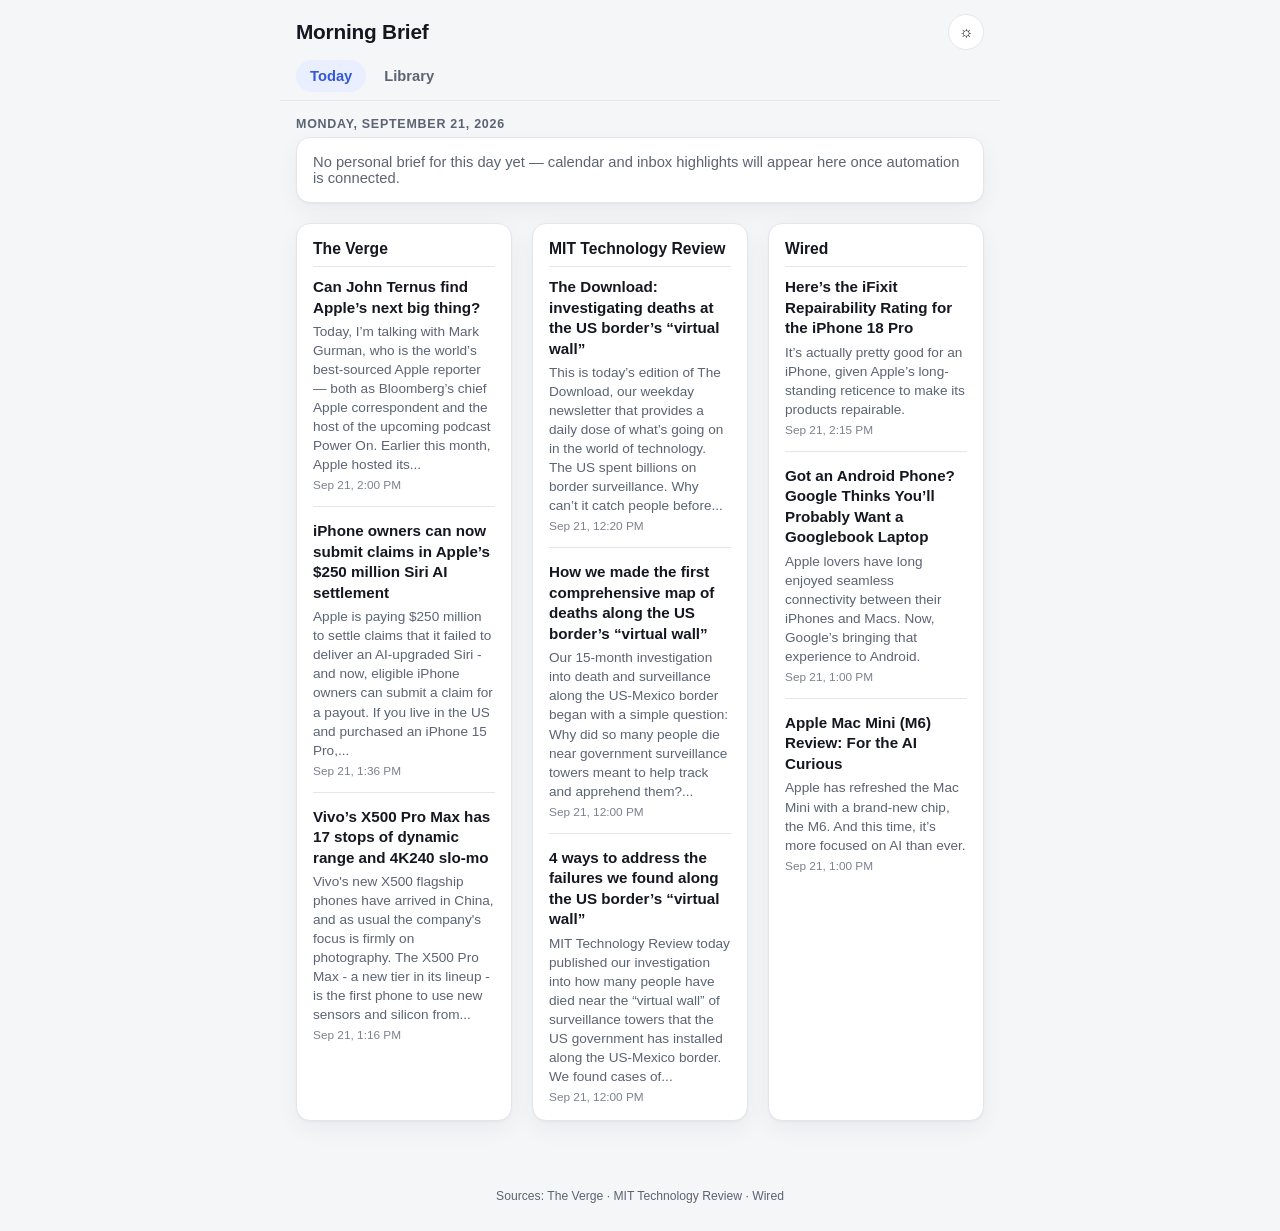
==== index.html @ 5bffc107 "Add mobile-first morning brief site with news library Static site showing today's brief plus the lat" ====
<!DOCTYPE html>
<html lang="en">
<head>
<meta charset="UTF-8">
<meta name="viewport" content="width=device-width, initial-scale=1, viewport-fit=cover">
<title>Morning Brief</title>
<meta name="description" content="Daily morning brief and tech news library.">
<meta name="theme-color" content="#0f172a">
<link rel="icon" href="data:,">
<link rel="stylesheet" href="assets/css/style.css">
</head>
<body>
<div class="app">
  <header class="app-header">
    <div class="app-header-inner">
      <h1 class="app-title">Morning&nbsp;Brief</h1>
      <button id="theme-toggle" class="icon-btn" type="button" aria-label="Toggle theme">
        <span aria-hidden="true">&#9788;</span>
      </button>
    </div>
    <nav class="tabs" role="tablist" aria-label="View">
      <button class="tab active" data-view="today" role="tab" aria-selected="true">Today</button>
      <button class="tab" data-view="library" role="tab" aria-selected="false">Library</button>
    </nav>
  </header>

  <main id="main">
    <section id="view-today" class="view" data-view-panel="today">
      <div id="today-content" class="day-content">
        <p class="loading">Loading today&rsquo;s brief&hellip;</p>
      </div>
    </section>

    <section id="view-library" class="view" data-view-panel="library" hidden>
      <div class="library-layout">
        <aside class="library-list" id="library-list" aria-label="Past briefings">
          <p class="loading">Loading library&hellip;</p>
        </aside>
        <div class="library-detail" id="library-detail">
          <p class="empty-state">Pick a day from the list to see what happened.</p>
        </div>
      </div>
    </section>
  </main>

  <footer class="app-footer">
    <p>Sources: The Verge &middot; MIT Technology Review &middot; Wired</p>
  </footer>
</div>

<template id="day-template">
  <div class="day">
    <div class="brief-block" data-slot="brief"></div>
    <div class="news-columns" data-slot="news"></div>
  </div>
</template>

<template id="news-source-template">
  <div class="news-source">
    <h3 class="news-source-title"></h3>
    <ul class="news-items"></ul>
  </div>
</template>

<template id="news-item-template">
  <li class="news-item">
    <a class="news-item-title" target="_blank" rel="noopener"></a>
    <p class="news-item-summary"></p>
    <span class="news-item-meta"></span>
  </li>
</template>

<script src="assets/js/app.js"></script>
</body>
</html>
---- assets/css/style.css ----
:root {
  --bg: #f5f6f8;
  --surface: #ffffff;
  --surface-2: #eef0f4;
  --text: #14171f;
  --text-muted: #5b6472;
  --border: #e3e6ec;
  --accent: #3457d5;
  --accent-soft: #eaefff;
  --radius: 14px;
  --shadow: 0 1px 2px rgba(20, 23, 31, 0.04), 0 8px 24px rgba(20, 23, 31, 0.05);
  color-scheme: light;
}

:root[data-theme="dark"] {
  --bg: #0f1116;
  --surface: #171a21;
  --surface-2: #1e2230;
  --text: #eef0f4;
  --text-muted: #9aa2b1;
  --border: #2a2f3c;
  --accent: #7c96ff;
  --accent-soft: #232a45;
  --shadow: 0 1px 2px rgba(0, 0, 0, 0.3), 0 8px 24px rgba(0, 0, 0, 0.35);
  color-scheme: dark;
}

@media (prefers-color-scheme: dark) {
  :root:not([data-theme="light"]) {
    --bg: #0f1116;
    --surface: #171a21;
    --surface-2: #1e2230;
    --text: #eef0f4;
    --text-muted: #9aa2b1;
    --border: #2a2f3c;
    --accent: #7c96ff;
    --accent-soft: #232a45;
    --shadow: 0 1px 2px rgba(0, 0, 0, 0.3), 0 8px 24px rgba(0, 0, 0, 0.35);
    color-scheme: dark;
  }
}

* { box-sizing: border-box; }

html, body {
  margin: 0;
  padding: 0;
  background: var(--bg);
  color: var(--text);
}

body {
  font-family: -apple-system, BlinkMacSystemFont, "Segoe UI", Roboto, Helvetica, Arial, sans-serif;
  -webkit-font-smoothing: antialiased;
  min-height: 100vh;
}

.app {
  max-width: 720px;
  margin: 0 auto;
  min-height: 100vh;
  display: flex;
  flex-direction: column;
}

.app-header {
  position: sticky;
  top: 0;
  z-index: 10;
  background: color-mix(in srgb, var(--bg) 88%, transparent);
  backdrop-filter: saturate(180%) blur(10px);
  border-bottom: 1px solid var(--border);
  padding: env(safe-area-inset-top) 16px 0 16px;
}

.app-header-inner {
  display: flex;
  align-items: center;
  justify-content: space-between;
  padding: 14px 0 10px 0;
}

.app-title {
  font-size: 1.3rem;
  font-weight: 700;
  margin: 0;
  letter-spacing: -0.01em;
}

.icon-btn {
  border: 1px solid var(--border);
  background: var(--surface);
  color: var(--text);
  width: 36px;
  height: 36px;
  border-radius: 999px;
  font-size: 1rem;
  display: flex;
  align-items: center;
  justify-content: center;
  cursor: pointer;
}

.tabs {
  display: flex;
  gap: 4px;
  padding-bottom: 8px;
}

.tab {
  border: none;
  background: transparent;
  color: var(--text-muted);
  font-size: 0.92rem;
  font-weight: 600;
  padding: 8px 14px;
  border-radius: 999px;
  cursor: pointer;
}

.tab.active {
  background: var(--accent-soft);
  color: var(--accent);
}

main {
  flex: 1;
  padding: 16px 16px 40px 16px;
}

.view[hidden] { display: none; }

.loading, .empty-state, .error-state {
  color: var(--text-muted);
  font-size: 0.95rem;
  padding: 24px 4px;
}

.error-state { color: #c0392b; }

/* Brief block */
.brief-block {
  background: var(--surface);
  border: 1px solid var(--border);
  border-radius: var(--radius);
  box-shadow: var(--shadow);
  padding: 16px;
  margin-bottom: 20px;
}

.brief-date {
  font-size: 0.78rem;
  text-transform: uppercase;
  letter-spacing: 0.06em;
  color: var(--text-muted);
  font-weight: 700;
  margin: 0 0 6px 0;
}

.brief-empty {
  color: var(--text-muted);
  font-size: 0.92rem;
  margin: 0;
}

.brief-section-title {
  font-size: 0.85rem;
  font-weight: 700;
  margin: 14px 0 6px 0;
  color: var(--text);
}

.brief-section-title:first-of-type { margin-top: 0; }

.brief-list {
  margin: 0;
  padding-left: 18px;
  font-size: 0.92rem;
  color: var(--text);
}

.brief-list li { margin-bottom: 4px; }

/* News */
.news-columns {
  display: flex;
  flex-direction: column;
  gap: 20px;
}

.news-source {
  background: var(--surface);
  border: 1px solid var(--border);
  border-radius: var(--radius);
  box-shadow: var(--shadow);
  padding: 16px;
}

.news-source-title {
  font-size: 0.98rem;
  font-weight: 700;
  margin: 0 0 10px 0;
  padding-bottom: 8px;
  border-bottom: 1px solid var(--border);
}

.news-items {
  list-style: none;
  margin: 0;
  padding: 0;
  display: flex;
  flex-direction: column;
  gap: 14px;
}

.news-item:not(:last-child) {
  padding-bottom: 14px;
  border-bottom: 1px solid var(--border);
}

.news-item-title {
  display: block;
  color: var(--text);
  font-weight: 600;
  font-size: 0.95rem;
  text-decoration: none;
  line-height: 1.35;
}

.news-item-title:hover { color: var(--accent); }

.news-item-summary {
  margin: 4px 0 0 0;
  font-size: 0.85rem;
  color: var(--text-muted);
  line-height: 1.4;
}

.news-item-meta {
  display: block;
  margin-top: 4px;
  font-size: 0.74rem;
  color: var(--text-muted);
  opacity: 0.8;
}

.news-source-empty {
  font-size: 0.85rem;
  color: var(--text-muted);
}

/* Library */
.library-layout {
  display: flex;
  flex-direction: column;
  gap: 16px;
}

.library-list {
  display: flex;
  flex-direction: column;
  gap: 6px;
  background: var(--surface);
  border: 1px solid var(--border);
  border-radius: var(--radius);
  box-shadow: var(--shadow);
  padding: 8px;
  max-height: 260px;
  overflow-y: auto;
}

.library-item {
  display: block;
  width: 100%;
  text-align: left;
  border: none;
  background: transparent;
  color: var(--text);
  font-size: 0.92rem;
  font-weight: 600;
  padding: 10px 12px;
  border-radius: 10px;
  cursor: pointer;
}

.library-item.active {
  background: var(--accent-soft);
  color: var(--accent);
}

.library-item .sub {
  display: block;
  font-weight: 400;
  font-size: 0.76rem;
  color: var(--text-muted);
  margin-top: 2px;
}

.library-detail { min-height: 120px; }

.app-footer {
  text-align: center;
  padding: 16px;
  font-size: 0.76rem;
  color: var(--text-muted);
}

@media (min-width: 640px) {
  .news-columns { flex-direction: row; }
  .news-source { flex: 1; }
  .library-layout { flex-direction: row; align-items: flex-start; }
  .library-list { flex: 0 0 220px; max-height: none; }
  .library-detail { flex: 1; }
}
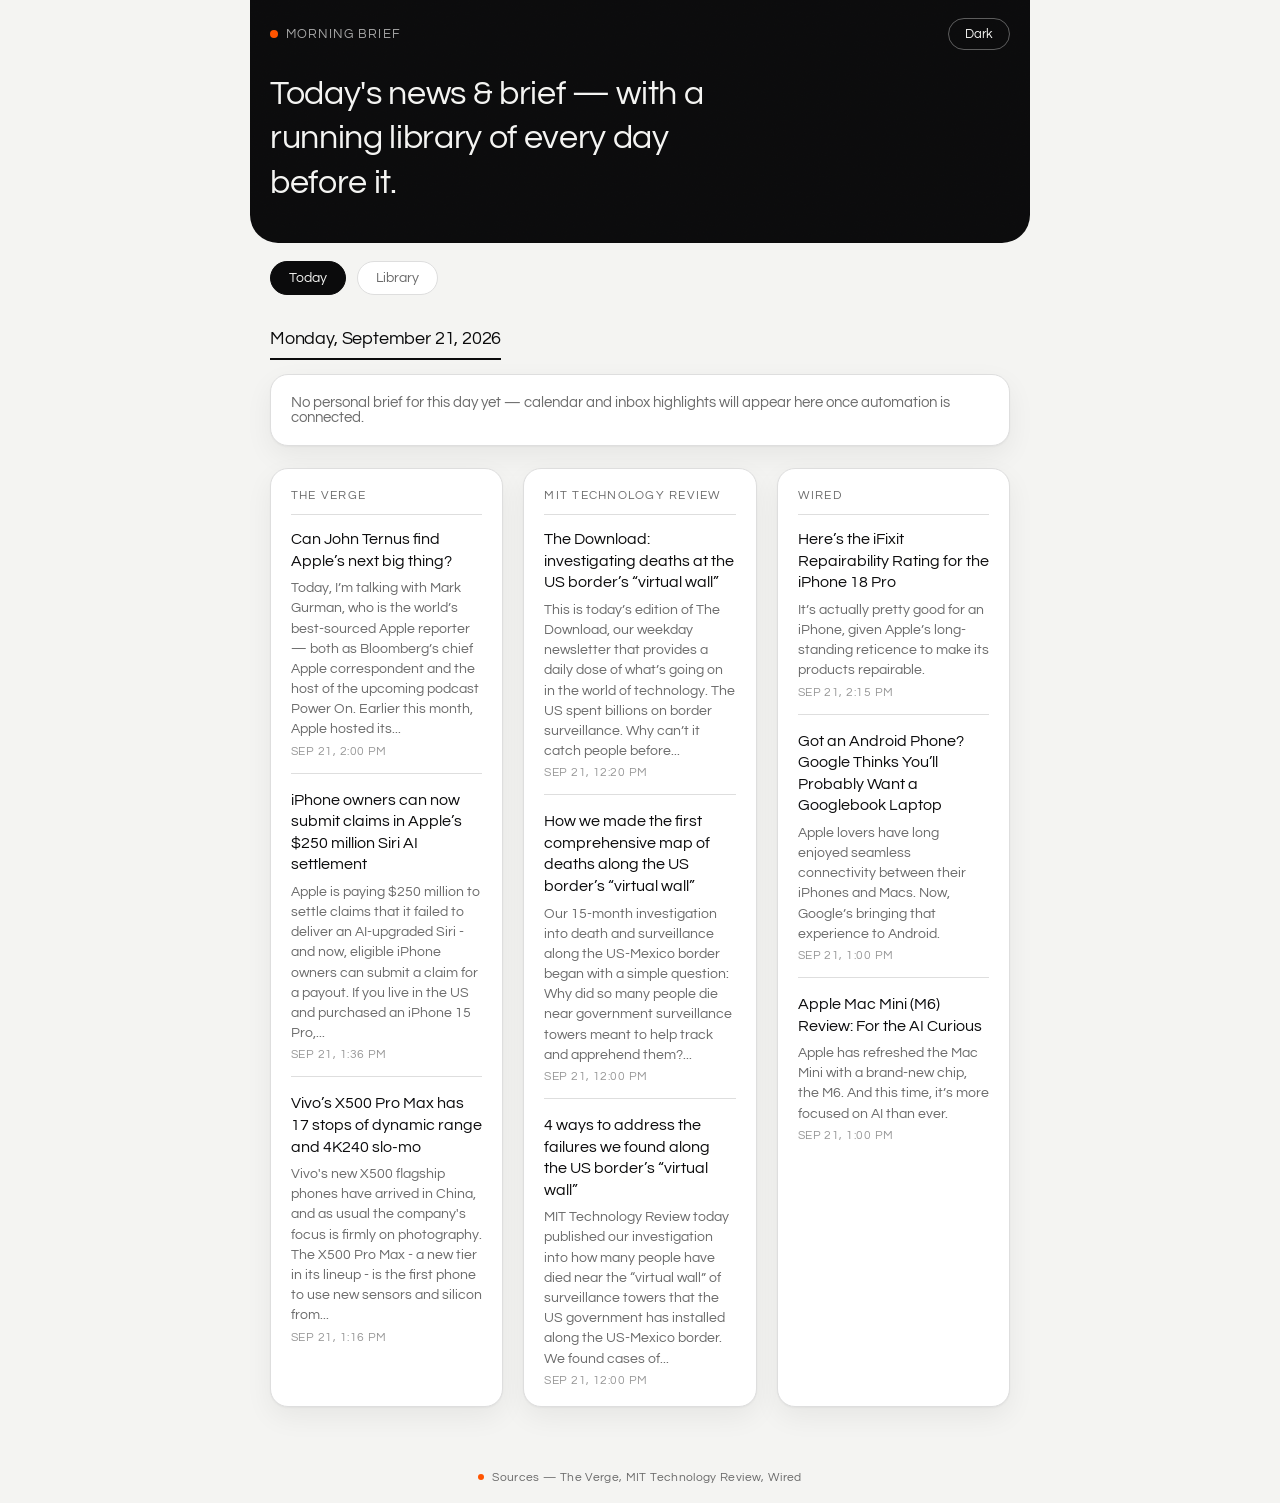
==== commit aa0c82a5: "Restyle site in melaniedaveid.com's editorial black/white language Questrial font, #ff5400 accent, d" ====
--- a/index.html
+++ b/index.html
@@ -5,24 +5,32 @@
 <meta name="viewport" content="width=device-width, initial-scale=1, viewport-fit=cover">
 <title>Morning Brief</title>
 <meta name="description" content="Daily morning brief and tech news library.">
-<meta name="theme-color" content="#0f172a">
+<meta name="theme-color" content="#0b0b0c">
 <link rel="icon" href="data:,">
+<link rel="preconnect" href="https://fonts.googleapis.com">
+<link rel="preconnect" href="https://fonts.gstatic.com" crossorigin>
+<link rel="stylesheet" href="https://fonts.googleapis.com/css2?family=Questrial&display=swap">
 <link rel="stylesheet" href="assets/css/style.css">
 </head>
 <body>
 <div class="app">
-  <header class="app-header">
-    <div class="app-header-inner">
-      <h1 class="app-title">Morning&nbsp;Brief</h1>
-      <button id="theme-toggle" class="icon-btn" type="button" aria-label="Toggle theme">
-        <span aria-hidden="true">&#9788;</span>
-      </button>
+  <header class="hero">
+    <div class="hero-grain" aria-hidden="true"></div>
+    <div class="hero-inner">
+      <div class="hero-top">
+        <span class="brand"><span class="dot" aria-hidden="true"></span>Morning&nbsp;Brief</span>
+        <button id="theme-toggle" class="pill-btn" type="button" aria-label="Toggle theme">
+          <span id="theme-toggle-label">Dark</span>
+        </button>
+      </div>
+      <h1 class="hero-title">Today's news &amp; brief — with a running library of every day before it.</h1>
     </div>
-    <nav class="tabs" role="tablist" aria-label="View">
-      <button class="tab active" data-view="today" role="tab" aria-selected="true">Today</button>
-      <button class="tab" data-view="library" role="tab" aria-selected="false">Library</button>
-    </nav>
   </header>
+
+  <nav class="tabs-bar" role="tablist" aria-label="View">
+    <button class="tab active" data-view="today" role="tab" aria-selected="true">Today</button>
+    <button class="tab" data-view="library" role="tab" aria-selected="false">Library</button>
+  </nav>
 
   <main id="main">
     <section id="view-today" class="view" data-view-panel="today">
@@ -44,7 +52,8 @@
   </main>
 
   <footer class="app-footer">
-    <p>Sources: The Verge &middot; MIT Technology Review &middot; Wired</p>
+    <span class="dot dot-sm" aria-hidden="true"></span>
+    <p>Sources — The Verge, MIT Technology Review, Wired</p>
   </footer>
 </div>
 
--- a/assets/css/style.css
+++ b/assets/css/style.css
@@ -1,41 +1,52 @@
 :root {
-  --bg: #f5f6f8;
+  --bg: #f4f4f2;
   --surface: #ffffff;
-  --surface-2: #eef0f4;
-  --text: #14171f;
-  --text-muted: #5b6472;
-  --border: #e3e6ec;
-  --accent: #3457d5;
-  --accent-soft: #eaefff;
-  --radius: 14px;
-  --shadow: 0 1px 2px rgba(20, 23, 31, 0.04), 0 8px 24px rgba(20, 23, 31, 0.05);
+  --surface-2: #eeeeec;
+  --text: #0b0b0c;
+  --text-muted: #6b6b6b;
+  --border: #dedede;
+  --accent: #ff5400;
+  --accent-ink: #ffffff;
+  --hero-bg: #0b0b0c;
+  --hero-text: #f4f4f2;
+  --hero-muted: #a6a6a6;
+  --radius-lg: 28px;
+  --radius-md: 18px;
+  --radius-sm: 10px;
+  --shadow: 0 1px 2px rgba(11, 11, 12, 0.04), 0 10px 28px rgba(11, 11, 12, 0.06);
   color-scheme: light;
 }
 
 :root[data-theme="dark"] {
-  --bg: #0f1116;
-  --surface: #171a21;
-  --surface-2: #1e2230;
-  --text: #eef0f4;
-  --text-muted: #9aa2b1;
-  --border: #2a2f3c;
-  --accent: #7c96ff;
-  --accent-soft: #232a45;
-  --shadow: 0 1px 2px rgba(0, 0, 0, 0.3), 0 8px 24px rgba(0, 0, 0, 0.35);
+  --bg: #0b0b0c;
+  --surface: #151516;
+  --surface-2: #1c1c1e;
+  --text: #f4f4f2;
+  --text-muted: #9a9a9a;
+  --border: #2a2a2c;
+  --accent: #ff5400;
+  --accent-ink: #0b0b0c;
+  --hero-bg: #000000;
+  --hero-text: #f4f4f2;
+  --hero-muted: #8a8a8a;
+  --shadow: 0 1px 2px rgba(0, 0, 0, 0.4), 0 10px 28px rgba(0, 0, 0, 0.45);
   color-scheme: dark;
 }
 
 @media (prefers-color-scheme: dark) {
   :root:not([data-theme="light"]) {
-    --bg: #0f1116;
-    --surface: #171a21;
-    --surface-2: #1e2230;
-    --text: #eef0f4;
-    --text-muted: #9aa2b1;
-    --border: #2a2f3c;
-    --accent: #7c96ff;
-    --accent-soft: #232a45;
-    --shadow: 0 1px 2px rgba(0, 0, 0, 0.3), 0 8px 24px rgba(0, 0, 0, 0.35);
+    --bg: #0b0b0c;
+    --surface: #151516;
+    --surface-2: #1c1c1e;
+    --text: #f4f4f2;
+    --text-muted: #9a9a9a;
+    --border: #2a2a2c;
+    --accent: #ff5400;
+    --accent-ink: #0b0b0c;
+    --hero-bg: #000000;
+    --hero-text: #f4f4f2;
+    --hero-muted: #8a8a8a;
+    --shadow: 0 1px 2px rgba(0, 0, 0, 0.4), 0 10px 28px rgba(0, 0, 0, 0.45);
     color-scheme: dark;
   }
 }
@@ -50,82 +61,124 @@
 }
 
 body {
-  font-family: -apple-system, BlinkMacSystemFont, "Segoe UI", Roboto, Helvetica, Arial, sans-serif;
+  font-family: "Questrial", -apple-system, BlinkMacSystemFont, "Segoe UI", Helvetica, Arial, sans-serif;
   -webkit-font-smoothing: antialiased;
   min-height: 100vh;
 }
 
 .app {
-  max-width: 720px;
+  max-width: 780px;
   margin: 0 auto;
   min-height: 100vh;
   display: flex;
   flex-direction: column;
 }
 
-.app-header {
-  position: sticky;
-  top: 0;
-  z-index: 10;
-  background: color-mix(in srgb, var(--bg) 88%, transparent);
-  backdrop-filter: saturate(180%) blur(10px);
-  border-bottom: 1px solid var(--border);
-  padding: env(safe-area-inset-top) 16px 0 16px;
-}
-
-.app-header-inner {
+/* Hero */
+.hero {
+  position: relative;
+  background: var(--hero-bg);
+  color: var(--hero-text);
+  overflow: hidden;
+  padding: env(safe-area-inset-top) 20px 34px 20px;
+  border-radius: 0 0 var(--radius-lg) var(--radius-lg);
+}
+
+.hero-grain {
+  position: absolute;
+  inset: -20%;
+  opacity: 0.5;
+  pointer-events: none;
+  mix-blend-mode: overlay;
+  background-image: url("data:image/svg+xml,%3Csvg xmlns='http://www.w3.org/2000/svg' width='180' height='180'%3E%3Cfilter id='n'%3E%3CfeTurbulence type='fractalNoise' baseFrequency='0.9' numOctaves='2' stitchTiles='stitch'/%3E%3C/filter%3E%3Crect width='100%25' height='100%25' filter='url(%23n)' opacity='0.5'/%3E%3C/svg%3E");
+}
+
+.hero-inner {
+  position: relative;
+  z-index: 1;
+}
+
+.hero-top {
   display: flex;
   align-items: center;
   justify-content: space-between;
-  padding: 14px 0 10px 0;
-}
-
-.app-title {
-  font-size: 1.3rem;
-  font-weight: 700;
-  margin: 0;
+  padding-top: 18px;
+}
+
+.brand {
+  display: inline-flex;
+  align-items: center;
+  gap: 8px;
+  font-size: 0.82rem;
+  letter-spacing: 0.08em;
+  text-transform: uppercase;
+  color: var(--hero-muted);
+}
+
+.dot {
+  width: 8px;
+  height: 8px;
+  border-radius: 50%;
+  background: var(--accent);
+  flex: none;
+}
+
+.dot-sm { width: 6px; height: 6px; }
+
+.hero-title {
+  font-weight: 400;
+  font-size: 1.7rem;
+  line-height: 1.32;
   letter-spacing: -0.01em;
-}
-
-.icon-btn {
+  margin: 22px 0 4px 0;
+  max-width: 26ch;
+}
+
+/* Pill button */
+.pill-btn {
+  border: 1px solid rgba(244, 244, 242, 0.35);
+  background: transparent;
+  color: var(--hero-text);
+  font-family: inherit;
+  font-size: 0.82rem;
+  padding: 8px 16px;
+  border-radius: 999px;
+  cursor: pointer;
+  transition: background 0.15s ease, color 0.15s ease;
+}
+
+.pill-btn:hover {
+  background: var(--hero-text);
+  color: var(--hero-bg);
+}
+
+/* Tabs */
+.tabs-bar {
+  padding: 18px 20px 6px 20px;
+}
+
+.tab {
   border: 1px solid var(--border);
   background: var(--surface);
-  color: var(--text);
-  width: 36px;
-  height: 36px;
-  border-radius: 999px;
-  font-size: 1rem;
-  display: flex;
-  align-items: center;
-  justify-content: center;
-  cursor: pointer;
-}
-
-.tabs {
-  display: flex;
-  gap: 4px;
-  padding-bottom: 8px;
-}
-
-.tab {
-  border: none;
-  background: transparent;
-  color: var(--text-muted);
-  font-size: 0.92rem;
-  font-weight: 600;
-  padding: 8px 14px;
+  color: var(--text-muted);
+  font-family: inherit;
+  font-size: 0.86rem;
+  font-weight: 400;
+  padding: 9px 18px;
   border-radius: 999px;
   cursor: pointer;
+  margin-right: 8px;
 }
 
 .tab.active {
-  background: var(--accent-soft);
-  color: var(--accent);
+  background: var(--text);
+  color: var(--bg);
+  border-color: var(--text);
 }
 
 main {
   flex: 1;
-  padding: 16px 16px 40px 16px;
+  padding: 10px 20px 44px 20px;
 }
 
 .view[hidden] { display: none; }
@@ -136,25 +189,27 @@
   padding: 24px 4px;
 }
 
-.error-state { color: #c0392b; }
+.error-state { color: var(--accent); }
+
+/* Brief date / section eyebrow */
+.brief-date {
+  font-size: 1.15rem;
+  font-weight: 400;
+  letter-spacing: -0.01em;
+  margin: 18px 0 14px 0;
+  padding-bottom: 10px;
+  border-bottom: 2px solid var(--text);
+  display: inline-block;
+}
 
 /* Brief block */
 .brief-block {
   background: var(--surface);
   border: 1px solid var(--border);
-  border-radius: var(--radius);
+  border-radius: var(--radius-md);
   box-shadow: var(--shadow);
-  padding: 16px;
-  margin-bottom: 20px;
-}
-
-.brief-date {
-  font-size: 0.78rem;
-  text-transform: uppercase;
-  letter-spacing: 0.06em;
-  color: var(--text-muted);
-  font-weight: 700;
-  margin: 0 0 6px 0;
+  padding: 20px;
+  margin-bottom: 22px;
 }
 
 .brief-empty {
@@ -164,10 +219,12 @@
 }
 
 .brief-section-title {
-  font-size: 0.85rem;
-  font-weight: 700;
-  margin: 14px 0 6px 0;
-  color: var(--text);
+  font-size: 0.78rem;
+  font-weight: 400;
+  text-transform: uppercase;
+  letter-spacing: 0.08em;
+  margin: 16px 0 8px 0;
+  color: var(--accent);
 }
 
 .brief-section-title:first-of-type { margin-top: 0; }
@@ -175,11 +232,11 @@
 .brief-list {
   margin: 0;
   padding-left: 18px;
-  font-size: 0.92rem;
+  font-size: 0.94rem;
   color: var(--text);
 }
 
-.brief-list li { margin-bottom: 4px; }
+.brief-list li { margin-bottom: 5px; }
 
 /* News */
 .news-columns {
@@ -191,17 +248,20 @@
 .news-source {
   background: var(--surface);
   border: 1px solid var(--border);
-  border-radius: var(--radius);
+  border-radius: var(--radius-md);
   box-shadow: var(--shadow);
-  padding: 16px;
+  padding: 20px;
 }
 
 .news-source-title {
-  font-size: 0.98rem;
-  font-weight: 700;
-  margin: 0 0 10px 0;
-  padding-bottom: 8px;
+  font-size: 0.78rem;
+  font-weight: 400;
+  text-transform: uppercase;
+  letter-spacing: 0.1em;
+  margin: 0 0 14px 0;
+  padding-bottom: 12px;
   border-bottom: 1px solid var(--border);
+  color: var(--text-muted);
 }
 
 .news-items {
@@ -210,38 +270,46 @@
   padding: 0;
   display: flex;
   flex-direction: column;
-  gap: 14px;
+  gap: 16px;
 }
 
 .news-item:not(:last-child) {
-  padding-bottom: 14px;
+  padding-bottom: 16px;
   border-bottom: 1px solid var(--border);
 }
 
 .news-item-title {
   display: block;
   color: var(--text);
-  font-weight: 600;
-  font-size: 0.95rem;
-  text-decoration: none;
+  font-weight: 400;
+  font-size: 1rem;
   line-height: 1.35;
-}
-
-.news-item-title:hover { color: var(--accent); }
+  text-decoration: underline;
+  text-decoration-color: transparent;
+  text-underline-offset: 3px;
+  transition: text-decoration-color 0.15s ease, color 0.15s ease;
+}
+
+.news-item-title:hover {
+  color: var(--accent);
+  text-decoration-color: var(--accent);
+}
 
 .news-item-summary {
-  margin: 4px 0 0 0;
-  font-size: 0.85rem;
-  color: var(--text-muted);
-  line-height: 1.4;
+  margin: 6px 0 0 0;
+  font-size: 0.87rem;
+  color: var(--text-muted);
+  line-height: 1.45;
 }
 
 .news-item-meta {
   display: block;
-  margin-top: 4px;
-  font-size: 0.74rem;
-  color: var(--text-muted);
-  opacity: 0.8;
+  margin-top: 6px;
+  font-size: 0.72rem;
+  letter-spacing: 0.04em;
+  text-transform: uppercase;
+  color: var(--text-muted);
+  opacity: 0.7;
 }
 
 .news-source-empty {
@@ -254,6 +322,7 @@
   display: flex;
   flex-direction: column;
   gap: 16px;
+  margin-top: 18px;
 }
 
 .library-list {
@@ -262,9 +331,9 @@
   gap: 6px;
   background: var(--surface);
   border: 1px solid var(--border);
-  border-radius: var(--radius);
+  border-radius: var(--radius-md);
   box-shadow: var(--shadow);
-  padding: 8px;
+  padding: 10px;
   max-height: 260px;
   overflow-y: auto;
 }
@@ -276,36 +345,48 @@
   border: none;
   background: transparent;
   color: var(--text);
-  font-size: 0.92rem;
-  font-weight: 600;
+  font-family: inherit;
+  font-size: 0.94rem;
+  font-weight: 400;
   padding: 10px 12px;
-  border-radius: 10px;
+  border-radius: var(--radius-sm);
   cursor: pointer;
 }
 
 .library-item.active {
-  background: var(--accent-soft);
-  color: var(--accent);
-}
+  background: var(--text);
+  color: var(--bg);
+}
+
+.library-item.active .sub { color: inherit; opacity: 0.65; }
 
 .library-item .sub {
   display: block;
   font-weight: 400;
-  font-size: 0.76rem;
+  font-size: 0.74rem;
   color: var(--text-muted);
   margin-top: 2px;
+  letter-spacing: 0.02em;
 }
 
 .library-detail { min-height: 120px; }
 
 .app-footer {
+  display: flex;
+  align-items: center;
+  justify-content: center;
+  gap: 8px;
   text-align: center;
-  padding: 16px;
-  font-size: 0.76rem;
-  color: var(--text-muted);
-}
+  padding: 20px;
+  font-size: 0.74rem;
+  letter-spacing: 0.03em;
+  color: var(--text-muted);
+}
+
+.app-footer p { margin: 0; }
 
 @media (min-width: 640px) {
+  .hero-title { font-size: 2.1rem; }
   .news-columns { flex-direction: row; }
   .news-source { flex: 1; }
   .library-layout { flex-direction: row; align-items: flex-start; }
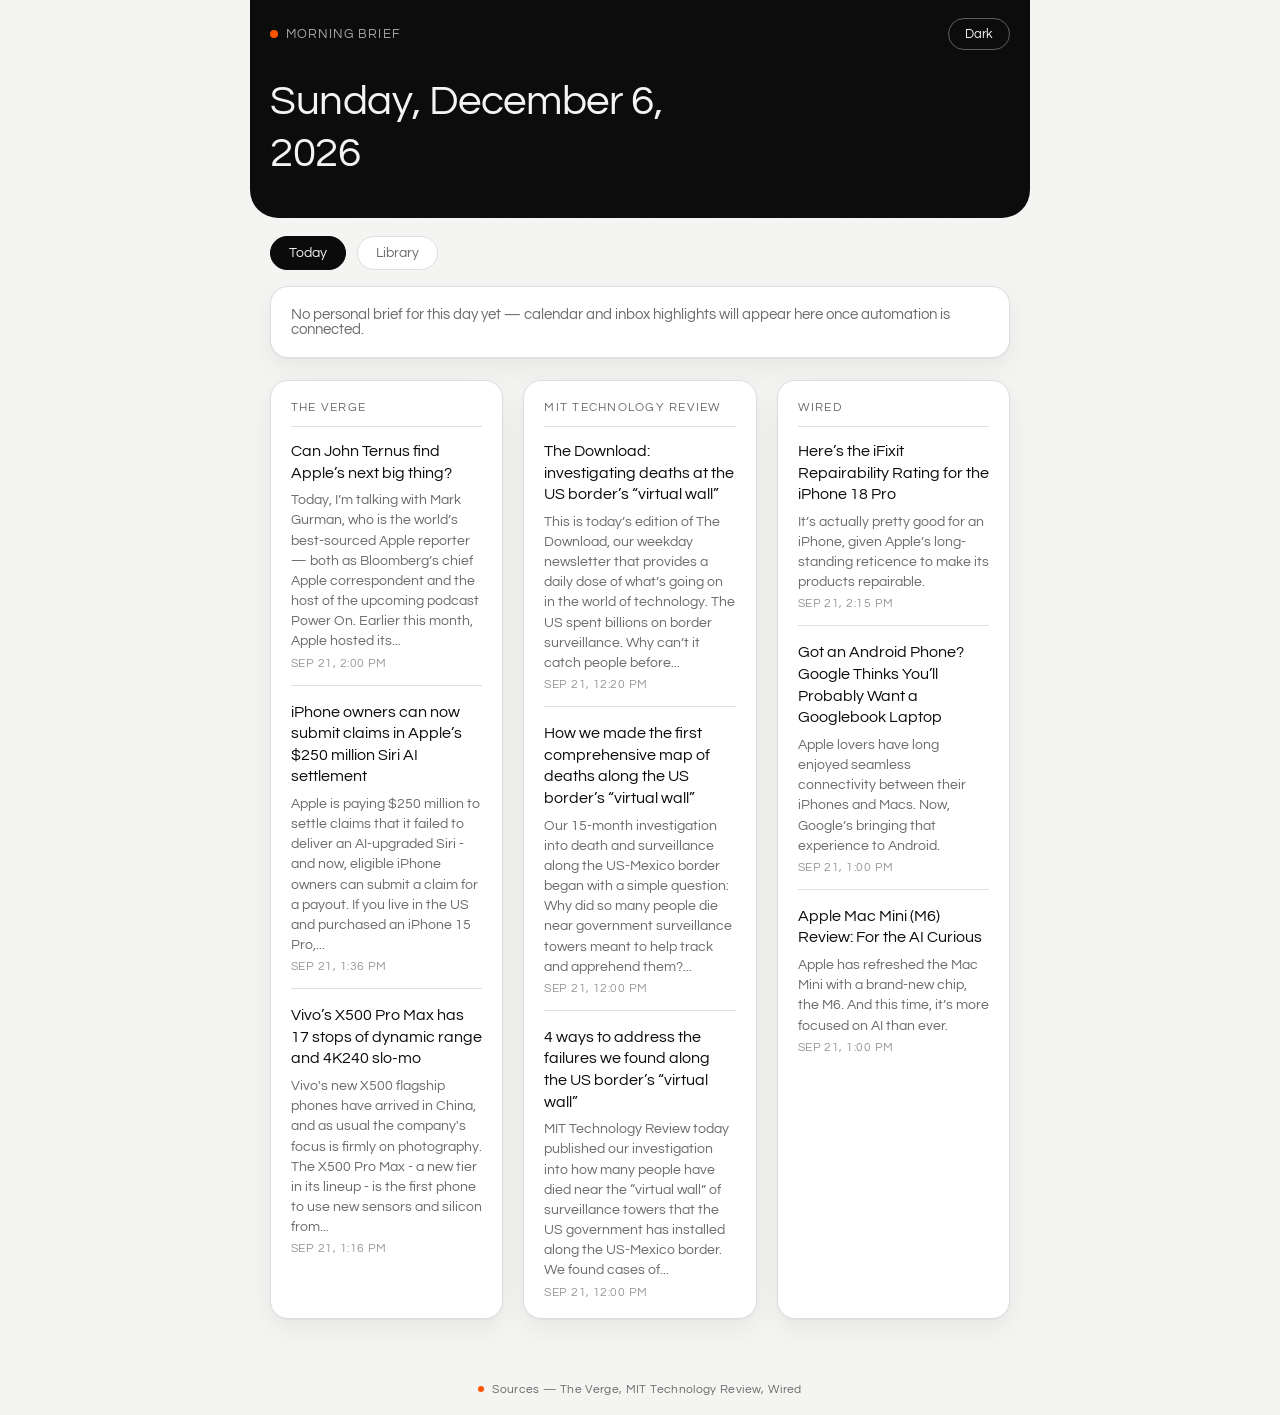
==== commit 303af78f: "Replace hero headline with today's date The hero now shows the current date in place of the static t" ====
--- a/index.html
+++ b/index.html
@@ -23,7 +23,7 @@
           <span id="theme-toggle-label">Dark</span>
         </button>
       </div>
-      <h1 class="hero-title">Today's news &amp; brief — with a running library of every day before it.</h1>
+      <h1 class="hero-title" id="hero-date">&nbsp;</h1>
     </div>
   </header>
 
--- a/assets/css/style.css
+++ b/assets/css/style.css
@@ -127,11 +127,11 @@
 
 .hero-title {
   font-weight: 400;
-  font-size: 1.7rem;
-  line-height: 1.32;
+  font-size: 2.1rem;
+  line-height: 1.25;
   letter-spacing: -0.01em;
-  margin: 22px 0 4px 0;
-  max-width: 26ch;
+  margin: 26px 0 4px 0;
+  max-width: 20ch;
 }
 
 /* Pill button */
@@ -386,7 +386,7 @@
 .app-footer p { margin: 0; }
 
 @media (min-width: 640px) {
-  .hero-title { font-size: 2.1rem; }
+  .hero-title { font-size: 2.6rem; }
   .news-columns { flex-direction: row; }
   .news-source { flex: 1; }
   .library-layout { flex-direction: row; align-items: flex-start; }
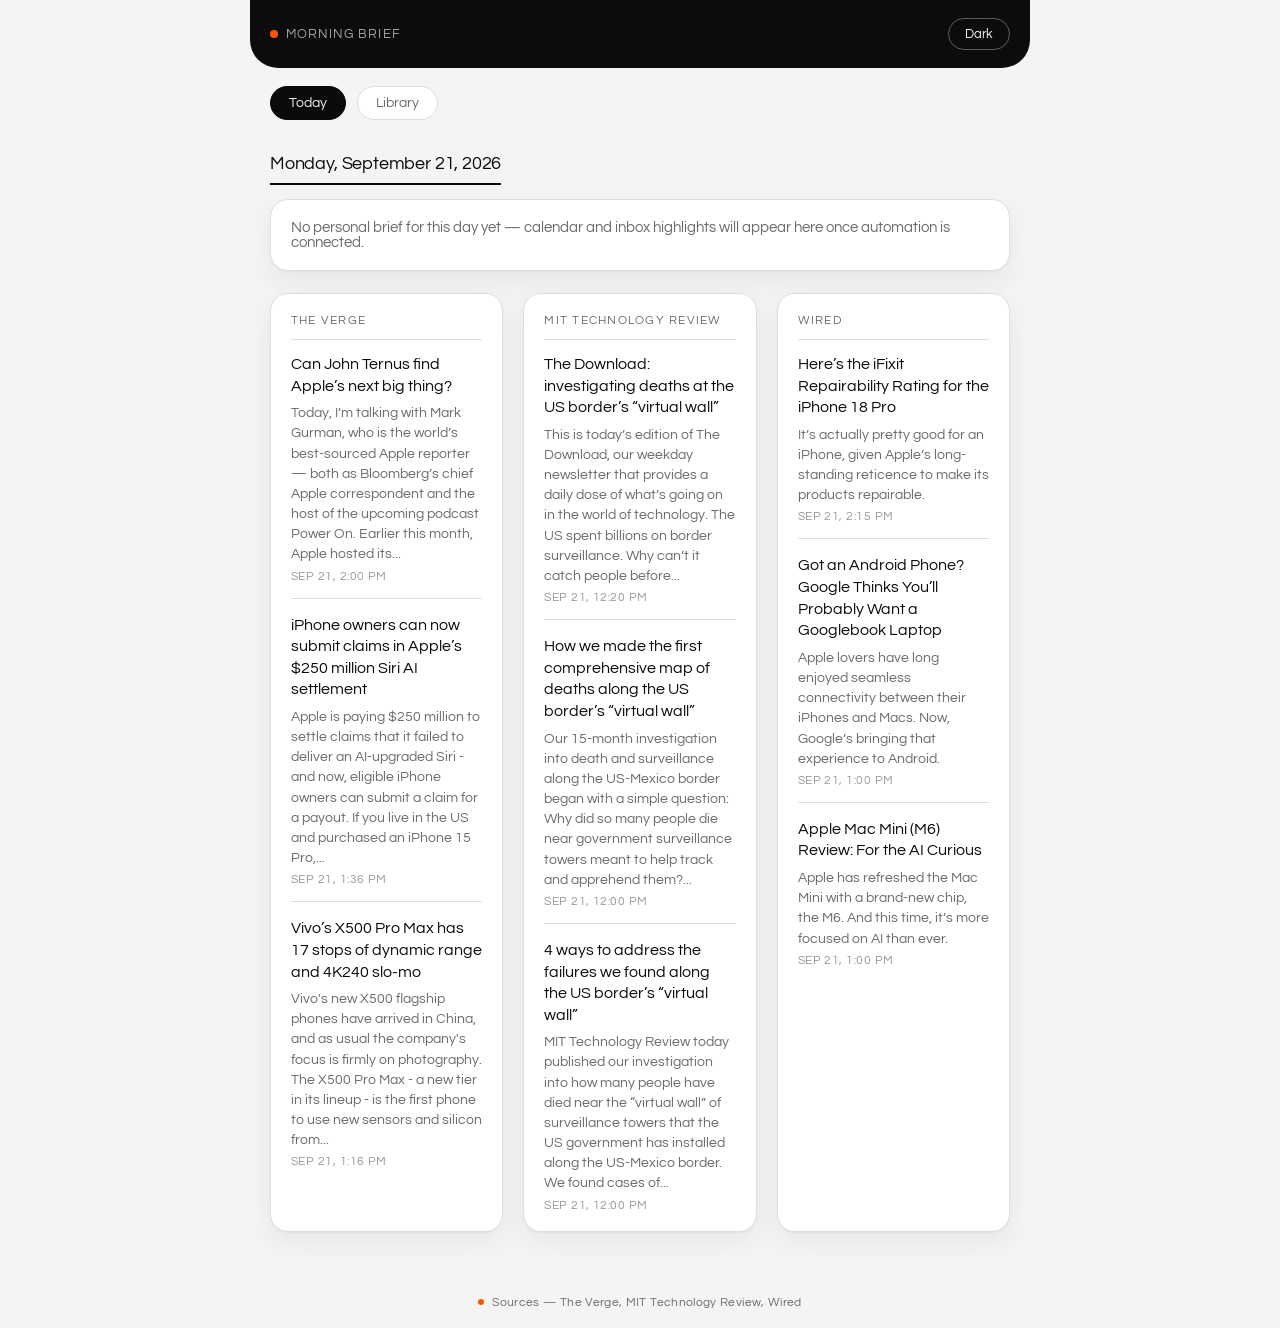
==== commit 09b8c680: "Simplify hero, dedupe date, add small live weather chip - Drop the big hero headline; hero is now a " ====
--- a/index.html
+++ b/index.html
@@ -18,12 +18,14 @@
     <div class="hero-grain" aria-hidden="true"></div>
     <div class="hero-inner">
       <div class="hero-top">
-        <span class="brand"><span class="dot" aria-hidden="true"></span>Morning&nbsp;Brief</span>
+        <div class="hero-top-left">
+          <span class="brand"><span class="dot" aria-hidden="true"></span>Morning&nbsp;Brief</span>
+          <span class="weather-chip" id="weather-chip" aria-live="polite"></span>
+        </div>
         <button id="theme-toggle" class="pill-btn" type="button" aria-label="Toggle theme">
           <span id="theme-toggle-label">Dark</span>
         </button>
       </div>
-      <h1 class="hero-title" id="hero-date">&nbsp;</h1>
     </div>
   </header>
 
@@ -40,13 +42,8 @@
     </section>
 
     <section id="view-library" class="view" data-view-panel="library" hidden>
-      <div class="library-layout">
-        <aside class="library-list" id="library-list" aria-label="Past briefings">
-          <p class="loading">Loading library&hellip;</p>
-        </aside>
-        <div class="library-detail" id="library-detail">
-          <p class="empty-state">Pick a day from the list to see what happened.</p>
-        </div>
+      <div class="library-feed" id="library-feed">
+        <p class="loading">Loading library&hellip;</p>
       </div>
     </section>
   </main>
@@ -59,6 +56,7 @@
 
 <template id="day-template">
   <div class="day">
+    <p class="brief-date" data-slot="date"></p>
     <div class="brief-block" data-slot="brief"></div>
     <div class="news-columns" data-slot="news"></div>
   </div>
--- a/assets/css/style.css
+++ b/assets/css/style.css
@@ -80,7 +80,7 @@
   background: var(--hero-bg);
   color: var(--hero-text);
   overflow: hidden;
-  padding: env(safe-area-inset-top) 20px 34px 20px;
+  padding: env(safe-area-inset-top) 20px 18px 20px;
   border-radius: 0 0 var(--radius-lg) var(--radius-lg);
 }
 
@@ -102,7 +102,17 @@
   display: flex;
   align-items: center;
   justify-content: space-between;
+  gap: 12px;
   padding-top: 18px;
+  flex-wrap: wrap;
+}
+
+.hero-top-left {
+  display: flex;
+  align-items: center;
+  gap: 14px;
+  flex-wrap: wrap;
+  row-gap: 6px;
 }
 
 .brand {
@@ -125,14 +135,15 @@
 
 .dot-sm { width: 6px; height: 6px; }
 
-.hero-title {
-  font-weight: 400;
-  font-size: 2.1rem;
-  line-height: 1.25;
-  letter-spacing: -0.01em;
-  margin: 26px 0 4px 0;
-  max-width: 20ch;
-}
+.weather-chip {
+  font-size: 0.78rem;
+  letter-spacing: 0.02em;
+  color: var(--hero-muted);
+  padding-left: 14px;
+  border-left: 1px solid rgba(244, 244, 242, 0.25);
+}
+
+.weather-chip:empty { display: none; }
 
 /* Pill button */
 .pill-btn {
@@ -318,58 +329,22 @@
 }
 
 /* Library */
-.library-layout {
+.library-feed {
   display: flex;
   flex-direction: column;
-  gap: 16px;
-  margin-top: 18px;
-}
-
-.library-list {
-  display: flex;
-  flex-direction: column;
-  gap: 6px;
-  background: var(--surface);
-  border: 1px solid var(--border);
-  border-radius: var(--radius-md);
-  box-shadow: var(--shadow);
-  padding: 10px;
-  max-height: 260px;
-  overflow-y: auto;
-}
-
-.library-item {
-  display: block;
-  width: 100%;
-  text-align: left;
-  border: none;
-  background: transparent;
-  color: var(--text);
-  font-family: inherit;
-  font-size: 0.94rem;
-  font-weight: 400;
-  padding: 10px 12px;
-  border-radius: var(--radius-sm);
-  cursor: pointer;
-}
-
-.library-item.active {
-  background: var(--text);
-  color: var(--bg);
-}
-
-.library-item.active .sub { color: inherit; opacity: 0.65; }
-
-.library-item .sub {
-  display: block;
-  font-weight: 400;
-  font-size: 0.74rem;
-  color: var(--text-muted);
-  margin-top: 2px;
-  letter-spacing: 0.02em;
-}
-
-.library-detail { min-height: 120px; }
+}
+
+.library-feed .day {
+  padding-top: 28px;
+  margin-top: 28px;
+  border-top: 1px solid var(--border);
+}
+
+.library-feed .day:first-child {
+  padding-top: 0;
+  margin-top: 8px;
+  border-top: none;
+}
 
 .app-footer {
   display: flex;
@@ -386,10 +361,6 @@
 .app-footer p { margin: 0; }
 
 @media (min-width: 640px) {
-  .hero-title { font-size: 2.6rem; }
   .news-columns { flex-direction: row; }
   .news-source { flex: 1; }
-  .library-layout { flex-direction: row; align-items: flex-start; }
-  .library-list { flex: 0 0 220px; max-height: none; }
-  .library-detail { flex: 1; }
-}
+}
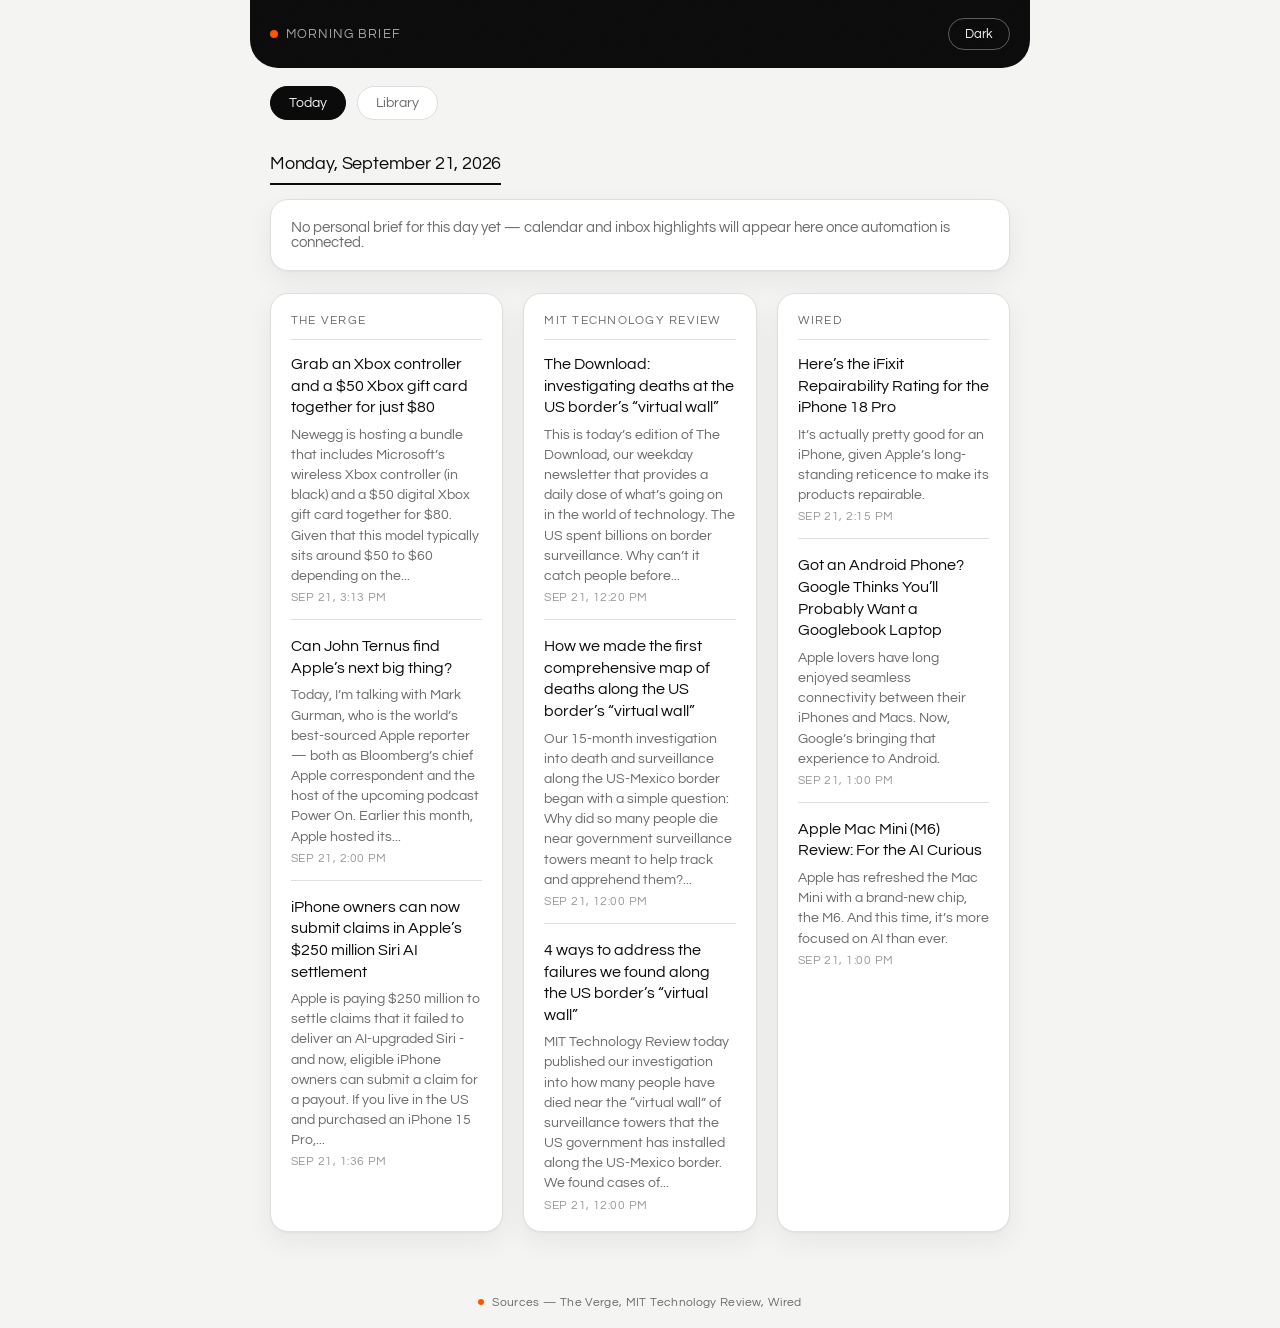
==== commit 50069ea8: "Restore Library as a day-picker list instead of a feed Left column lists past days (compact single-l" ====
--- a/index.html
+++ b/index.html
@@ -42,8 +42,13 @@
     </section>
 
     <section id="view-library" class="view" data-view-panel="library" hidden>
-      <div class="library-feed" id="library-feed">
-        <p class="loading">Loading library&hellip;</p>
+      <div class="library-layout">
+        <ul class="library-days" id="library-days" aria-label="Past briefings">
+          <li class="loading">Loading library&hellip;</li>
+        </ul>
+        <div class="library-detail" id="library-detail">
+          <p class="empty-state">Pick a day to see what happened.</p>
+        </div>
       </div>
     </section>
   </main>
--- a/assets/css/style.css
+++ b/assets/css/style.css
@@ -329,22 +329,52 @@
 }
 
 /* Library */
-.library-feed {
+.library-layout {
   display: flex;
   flex-direction: column;
-}
-
-.library-feed .day {
-  padding-top: 28px;
-  margin-top: 28px;
-  border-top: 1px solid var(--border);
-}
-
-.library-feed .day:first-child {
+  gap: 24px;
+  margin-top: 8px;
+}
+
+.library-days {
+  list-style: none;
+  margin: 0;
+  padding: 0;
+}
+
+.library-days li.loading,
+.library-days li.error-state {
+  padding: 12px 0;
+}
+
+.library-day {
+  display: block;
+  width: 100%;
+  text-align: left;
+  border: none;
+  background: transparent;
+  color: var(--text-muted);
+  font-family: inherit;
+  font-size: 0.98rem;
+  padding: 12px 4px;
+  border-bottom: 1px solid var(--border);
+  cursor: pointer;
+}
+
+.library-days li:first-child .library-day {
   padding-top: 0;
-  margin-top: 8px;
-  border-top: none;
-}
+}
+
+.library-day:hover { color: var(--text); }
+
+.library-day.active {
+  color: var(--text);
+  font-weight: 400;
+  border-bottom-color: var(--text);
+}
+
+.library-detail { min-height: 120px; }
+.library-detail .day { margin: 0; padding: 0; border: none; }
 
 .app-footer {
   display: flex;
@@ -363,4 +393,7 @@
 @media (min-width: 640px) {
   .news-columns { flex-direction: row; }
   .news-source { flex: 1; }
-}
+  .library-layout { flex-direction: row; align-items: flex-start; }
+  .library-days { flex: 0 0 200px; }
+  .library-detail { flex: 1; }
+}
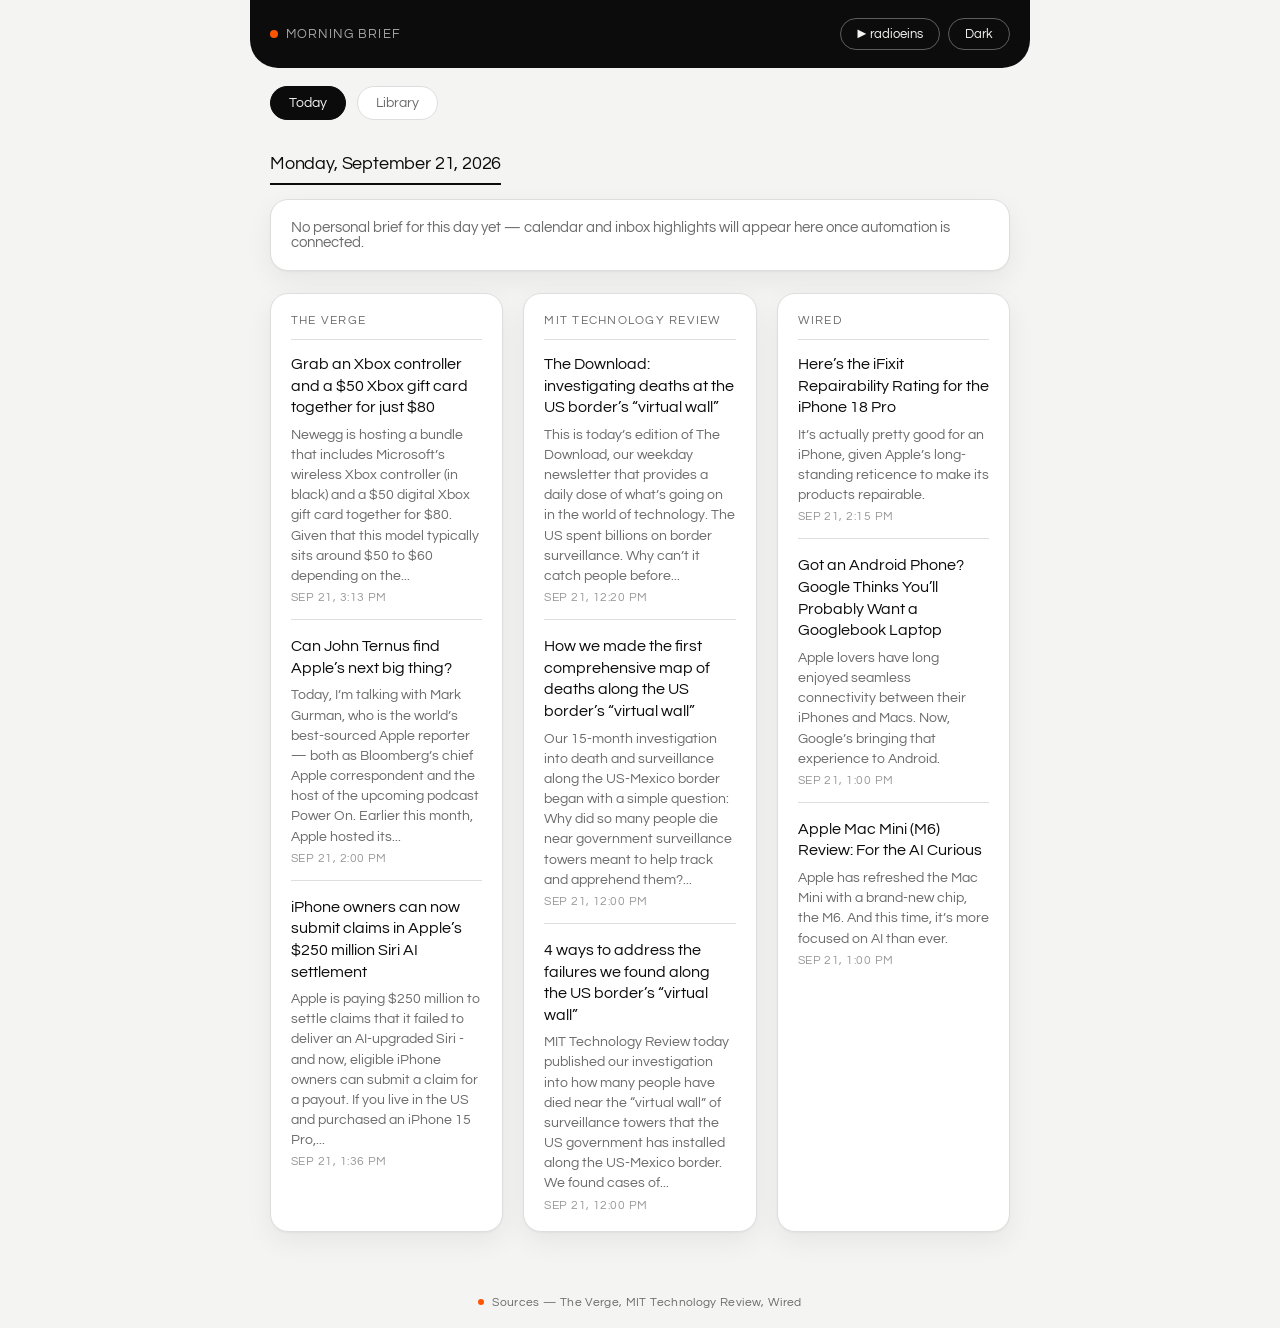
==== commit 807e86fe: "Add a radioeins livestream play/pause button Small pill button in the header next to the theme toggl" ====
--- a/index.html
+++ b/index.html
@@ -22,11 +22,17 @@
           <span class="brand"><span class="dot" aria-hidden="true"></span>Morning&nbsp;Brief</span>
           <span class="weather-chip" id="weather-chip" aria-live="polite"></span>
         </div>
-        <button id="theme-toggle" class="pill-btn" type="button" aria-label="Toggle theme">
-          <span id="theme-toggle-label">Dark</span>
-        </button>
+        <div class="hero-top-right">
+          <button id="radio-toggle" class="pill-btn" type="button" aria-label="Play radioeins livestream">
+            <span id="radio-toggle-label">&#9654; radioeins</span>
+          </button>
+          <button id="theme-toggle" class="pill-btn" type="button" aria-label="Toggle theme">
+            <span id="theme-toggle-label">Dark</span>
+          </button>
+        </div>
       </div>
     </div>
+    <audio id="radio-audio" preload="none"></audio>
   </header>
 
   <nav class="tabs-bar" role="tablist" aria-label="View">
--- a/assets/css/style.css
+++ b/assets/css/style.css
@@ -145,6 +145,12 @@
 
 .weather-chip:empty { display: none; }
 
+.hero-top-right {
+  display: flex;
+  align-items: center;
+  gap: 8px;
+}
+
 /* Pill button */
 .pill-btn {
   border: 1px solid rgba(244, 244, 242, 0.35);
@@ -163,6 +169,12 @@
   color: var(--hero-bg);
 }
 
+.pill-btn.playing {
+  background: var(--accent);
+  border-color: var(--accent);
+  color: var(--hero-bg);
+}
+
 /* Tabs */
 .tabs-bar {
   padding: 18px 20px 6px 20px;
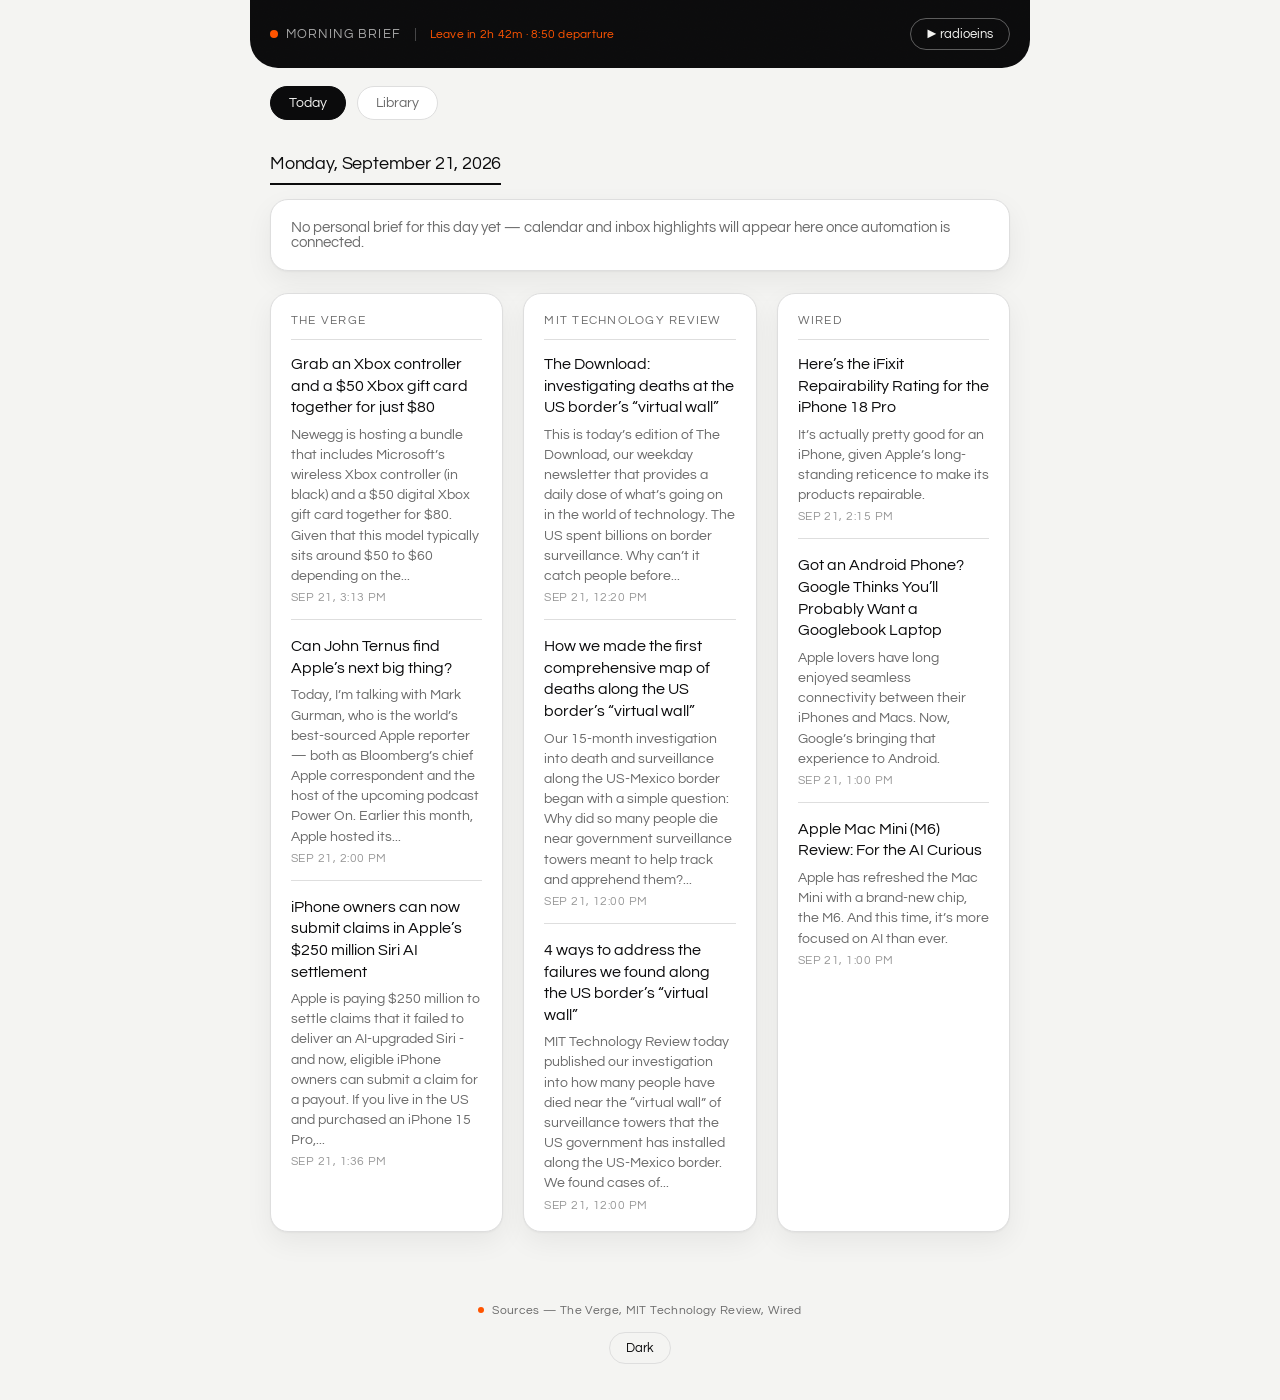
==== commit d528134e: "Add leave-by-8:50 countdown, move theme toggle to footer - Small live countdown chip in the header n" ====
--- a/index.html
+++ b/index.html
@@ -21,13 +21,11 @@
         <div class="hero-top-left">
           <span class="brand"><span class="dot" aria-hidden="true"></span>Morning&nbsp;Brief</span>
           <span class="weather-chip" id="weather-chip" aria-live="polite"></span>
+          <span class="countdown-chip" id="countdown-chip" aria-live="polite"></span>
         </div>
         <div class="hero-top-right">
           <button id="radio-toggle" class="pill-btn" type="button" aria-label="Play radioeins livestream">
             <span id="radio-toggle-label">&#9654; radioeins</span>
-          </button>
-          <button id="theme-toggle" class="pill-btn" type="button" aria-label="Toggle theme">
-            <span id="theme-toggle-label">Dark</span>
           </button>
         </div>
       </div>
@@ -60,8 +58,13 @@
   </main>
 
   <footer class="app-footer">
-    <span class="dot dot-sm" aria-hidden="true"></span>
-    <p>Sources — The Verge, MIT Technology Review, Wired</p>
+    <div class="app-footer-sources">
+      <span class="dot dot-sm" aria-hidden="true"></span>
+      <p>Sources — The Verge, MIT Technology Review, Wired</p>
+    </div>
+    <button id="theme-toggle" class="pill-btn pill-btn-alt" type="button" aria-label="Toggle theme">
+      <span id="theme-toggle-label">Dark</span>
+    </button>
   </footer>
 </div>
 
--- a/assets/css/style.css
+++ b/assets/css/style.css
@@ -145,6 +145,16 @@
 
 .weather-chip:empty { display: none; }
 
+.countdown-chip {
+  font-size: 0.78rem;
+  letter-spacing: 0.02em;
+  color: var(--accent);
+  padding-left: 14px;
+  border-left: 1px solid rgba(244, 244, 242, 0.25);
+}
+
+.countdown-chip:empty { display: none; }
+
 .hero-top-right {
   display: flex;
   align-items: center;
@@ -169,6 +179,16 @@
   color: var(--hero-bg);
 }
 
+.pill-btn-alt {
+  border-color: var(--border);
+  color: var(--text);
+}
+
+.pill-btn-alt:hover {
+  background: var(--text);
+  color: var(--bg);
+}
+
 .pill-btn.playing {
   background: var(--accent);
   border-color: var(--accent);
@@ -390,14 +410,21 @@
 
 .app-footer {
   display: flex;
+  flex-direction: column;
   align-items: center;
   justify-content: center;
-  gap: 8px;
+  gap: 16px;
   text-align: center;
-  padding: 20px;
+  padding: 28px 20px 36px 20px;
   font-size: 0.74rem;
   letter-spacing: 0.03em;
   color: var(--text-muted);
+}
+
+.app-footer-sources {
+  display: flex;
+  align-items: center;
+  gap: 8px;
 }
 
 .app-footer p { margin: 0; }
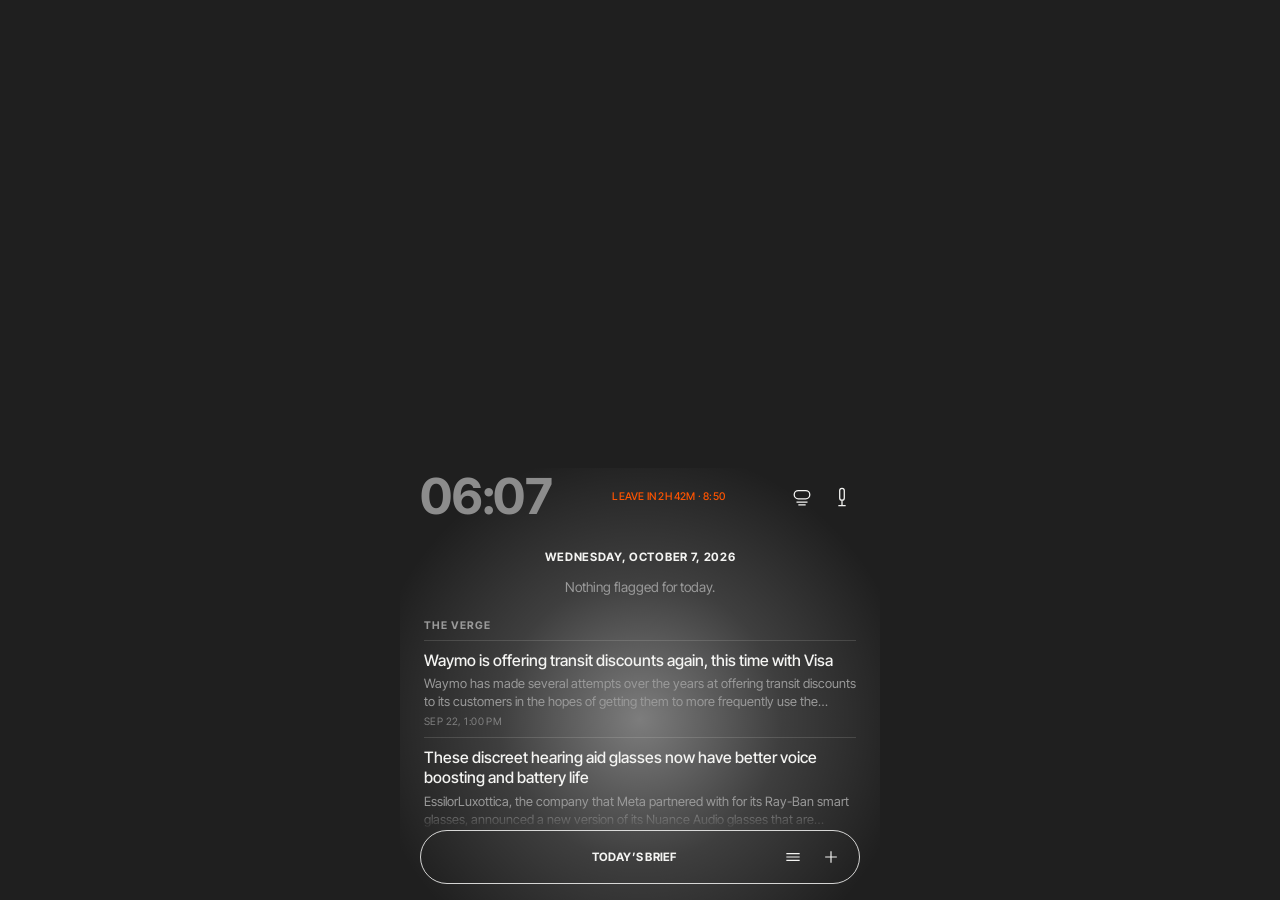
==== commit 38aff242: "Rebuild site in split layout: covered top, status row, feedback area, actions pill Co-Authored-By: C" ====
--- a/index.html
+++ b/index.html
@@ -5,67 +5,75 @@
 <meta name="viewport" content="width=device-width, initial-scale=1, viewport-fit=cover">
 <title>Morning Brief</title>
 <meta name="description" content="Daily morning brief and tech news library.">
-<meta name="theme-color" content="#0b0b0c">
+<meta name="theme-color" content="#1f1f1f">
 <link rel="icon" href="data:,">
 <link rel="preconnect" href="https://fonts.googleapis.com">
 <link rel="preconnect" href="https://fonts.gstatic.com" crossorigin>
-<link rel="stylesheet" href="https://fonts.googleapis.com/css2?family=Questrial&display=swap">
+<link rel="stylesheet" href="https://fonts.googleapis.com/css2?family=Inter+Tight:wght@400;500;700&display=swap">
 <link rel="stylesheet" href="assets/css/style.css">
 </head>
 <body>
 <div class="app">
-  <header class="hero">
-    <div class="hero-grain" aria-hidden="true"></div>
-    <div class="hero-inner">
-      <div class="hero-top">
-        <div class="hero-top-left">
-          <span class="brand"><span class="dot" aria-hidden="true"></span>Morning&nbsp;Brief</span>
-          <span class="weather-chip" id="weather-chip" aria-live="polite"></span>
-          <span class="countdown-chip" id="countdown-chip" aria-live="polite"></span>
+  <!-- Upper part of the split: intentionally covered. -->
+  <div class="cover" aria-hidden="true"></div>
+
+  <section class="panel">
+    <header class="status-row">
+      <time class="clock" id="clock" aria-live="off">--:--</time>
+      <div class="status-area" aria-live="polite">
+        <span id="weather-chip"></span>
+        <span id="countdown-chip"></span>
+      </div>
+      <div class="status-icons">
+        <button id="radio-toggle" class="icon-btn" type="button" aria-label="Play radioeins livestream" aria-pressed="false">
+          <svg viewBox="0 0 24 24" width="22" height="22" fill="none" stroke="currentColor" stroke-width="1.4" aria-hidden="true">
+            <rect x="3.5" y="5" width="17" height="9" rx="4.5"/>
+            <path d="M6 17.5h12M8 20.5h8"/>
+          </svg>
+        </button>
+        <button id="voice-toggle" class="icon-btn" type="button" aria-label="Voice command" aria-pressed="false">
+          <svg viewBox="0 0 24 24" width="22" height="22" fill="none" stroke="currentColor" stroke-width="1.4" aria-hidden="true">
+            <rect x="9.5" y="2.5" width="5" height="13" rx="2.5"/>
+            <path d="M12 15.5v6M8 21.5h8"/>
+          </svg>
+        </button>
+      </div>
+      <audio id="radio-audio" preload="none"></audio>
+    </header>
+
+    <div class="glow" aria-hidden="true"></div>
+
+    <main class="feedback" id="main">
+      <p class="voice-hint" id="voice-hint" hidden></p>
+
+      <section id="view-today" class="view" data-view-panel="today">
+        <div id="today-content" class="day-content">
+          <p class="loading">Loading today&rsquo;s brief&hellip;</p>
         </div>
-        <div class="hero-top-right">
-          <button id="radio-toggle" class="pill-btn" type="button" aria-label="Play radioeins livestream">
-            <span id="radio-toggle-label">&#9654; radioeins</span>
-          </button>
-        </div>
-      </div>
-    </div>
-    <audio id="radio-audio" preload="none"></audio>
-  </header>
+      </section>
 
-  <nav class="tabs-bar" role="tablist" aria-label="View">
-    <button class="tab active" data-view="today" role="tab" aria-selected="true">Today</button>
-    <button class="tab" data-view="library" role="tab" aria-selected="false">Library</button>
-  </nav>
-
-  <main id="main">
-    <section id="view-today" class="view" data-view-panel="today">
-      <div id="today-content" class="day-content">
-        <p class="loading">Loading today&rsquo;s brief&hellip;</p>
-      </div>
-    </section>
-
-    <section id="view-library" class="view" data-view-panel="library" hidden>
-      <div class="library-layout">
+      <section id="view-library" class="view" data-view-panel="library" hidden>
         <ul class="library-days" id="library-days" aria-label="Past briefings">
           <li class="loading">Loading library&hellip;</li>
         </ul>
-        <div class="library-detail" id="library-detail">
-          <p class="empty-state">Pick a day to see what happened.</p>
-        </div>
-      </div>
-    </section>
-  </main>
+        <div class="library-detail" id="library-detail"></div>
+      </section>
+    </main>
 
-  <footer class="app-footer">
-    <div class="app-footer-sources">
-      <span class="dot dot-sm" aria-hidden="true"></span>
-      <p>Sources — The Verge, MIT Technology Review, Wired</p>
-    </div>
-    <button id="theme-toggle" class="pill-btn pill-btn-alt" type="button" aria-label="Toggle theme">
-      <span id="theme-toggle-label">Dark</span>
-    </button>
-  </footer>
+    <nav class="actions" aria-label="Main actions">
+      <span class="actions-label" id="actions-label">Today&rsquo;s brief</span>
+      <button class="icon-btn" type="button" data-view="library" aria-label="Library">
+        <svg viewBox="0 0 24 24" width="20" height="20" fill="none" stroke="currentColor" stroke-width="1.4" aria-hidden="true">
+          <path d="M4 8h16M4 12h16M4 16h16"/>
+        </svg>
+      </button>
+      <button class="icon-btn" type="button" data-view="today" aria-label="Today">
+        <svg viewBox="0 0 24 24" width="20" height="20" fill="none" stroke="currentColor" stroke-width="1.4" aria-hidden="true">
+          <path d="M12 5v14M5 12h14"/>
+        </svg>
+      </button>
+    </nav>
+  </section>
 </div>
 
 <template id="day-template">
--- a/assets/css/style.css
+++ b/assets/css/style.css
@@ -1,309 +1,219 @@
 :root {
-  --bg: #f4f4f2;
-  --surface: #ffffff;
-  --surface-2: #eeeeec;
-  --text: #0b0b0c;
-  --text-muted: #6b6b6b;
-  --border: #dedede;
-  --accent: #ff5400;
-  --accent-ink: #ffffff;
-  --hero-bg: #0b0b0c;
-  --hero-text: #f4f4f2;
-  --hero-muted: #a6a6a6;
-  --radius-lg: 28px;
-  --radius-md: 18px;
-  --radius-sm: 10px;
-  --shadow: 0 1px 2px rgba(11, 11, 12, 0.04), 0 10px 28px rgba(11, 11, 12, 0.06);
-  color-scheme: light;
-}
-
-:root[data-theme="dark"] {
-  --bg: #0b0b0c;
-  --surface: #151516;
-  --surface-2: #1c1c1e;
+  --bg: #1f1f1f;
+  --cover: #1f1f1f;
   --text: #f4f4f2;
   --text-muted: #9a9a9a;
-  --border: #2a2a2c;
+  --clock: #8c8c8c;
+  --line: rgba(244, 244, 242, 0.14);
+  --pill-line: rgba(244, 244, 242, 0.85);
   --accent: #ff5400;
-  --accent-ink: #0b0b0c;
-  --hero-bg: #000000;
-  --hero-text: #f4f4f2;
-  --hero-muted: #8a8a8a;
-  --shadow: 0 1px 2px rgba(0, 0, 0, 0.4), 0 10px 28px rgba(0, 0, 0, 0.45);
+  --glow: rgba(255, 255, 255, 0.42);
+  --gutter: 20px;
   color-scheme: dark;
 }
 
-@media (prefers-color-scheme: dark) {
-  :root:not([data-theme="light"]) {
-    --bg: #0b0b0c;
-    --surface: #151516;
-    --surface-2: #1c1c1e;
-    --text: #f4f4f2;
-    --text-muted: #9a9a9a;
-    --border: #2a2a2c;
-    --accent: #ff5400;
-    --accent-ink: #0b0b0c;
-    --hero-bg: #000000;
-    --hero-text: #f4f4f2;
-    --hero-muted: #8a8a8a;
-    --shadow: 0 1px 2px rgba(0, 0, 0, 0.4), 0 10px 28px rgba(0, 0, 0, 0.45);
-    color-scheme: dark;
-  }
-}
-
 * { box-sizing: border-box; }
 
 html, body {
   margin: 0;
   padding: 0;
+  height: 100%;
   background: var(--bg);
   color: var(--text);
 }
 
 body {
-  font-family: "Questrial", -apple-system, BlinkMacSystemFont, "Segoe UI", Helvetica, Arial, sans-serif;
+  font-family: "Inter Tight", "Helvetica Neue", Helvetica, Arial, sans-serif;
   -webkit-font-smoothing: antialiased;
-  min-height: 100vh;
-}
-
+  overflow: hidden;
+}
+
+button { font-family: inherit; }
+
+/* Split layout: covered upper part + app panel below */
 .app {
-  max-width: 780px;
+  max-width: 480px;
+  height: 100vh;
+  height: 100dvh;
   margin: 0 auto;
-  min-height: 100vh;
+  display: grid;
+  grid-template-rows: 52fr 48fr;
+  background: var(--bg);
+}
+
+.cover {
+  background: var(--cover);
+  padding-top: env(safe-area-inset-top);
+}
+
+.panel {
+  position: relative;
+  min-height: 0;
+  overflow: hidden;
   display: flex;
   flex-direction: column;
-}
-
-/* Hero */
-.hero {
+  padding: 0 var(--gutter) calc(16px + env(safe-area-inset-bottom)) var(--gutter);
+}
+
+/* Status row */
+.status-row {
+  display: flex;
+  align-items: center;
+  gap: 18px;
+  padding: 4px 0 10px 0;
   position: relative;
-  background: var(--hero-bg);
-  color: var(--hero-text);
-  overflow: hidden;
-  padding: env(safe-area-inset-top) 20px 18px 20px;
-  border-radius: 0 0 var(--radius-lg) var(--radius-lg);
-}
-
-.hero-grain {
+  z-index: 2;
+}
+
+.clock {
+  font-size: 3.1rem;
+  font-weight: 700;
+  letter-spacing: -0.03em;
+  line-height: 1;
+  color: var(--clock);
+  font-variant-numeric: tabular-nums;
+}
+
+.status-area {
+  flex: 1;
+  min-width: 0;
+  display: flex;
+  flex-direction: column;
+  align-items: center;
+  text-align: center;
+  font-size: 0.66rem;
+  font-weight: 500;
+  letter-spacing: 0.02em;
+  line-height: 1.25;
+  text-transform: uppercase;
+  color: var(--text-muted);
+}
+
+.status-area span:empty { display: none; }
+#countdown-chip { color: var(--accent); }
+
+.status-icons {
+  display: flex;
+  gap: 4px;
+}
+
+.icon-btn {
+  display: inline-grid;
+  place-items: center;
+  width: 36px;
+  height: 36px;
+  padding: 0;
+  border: none;
+  border-radius: 50%;
+  background: transparent;
+  color: var(--text);
+  cursor: pointer;
+  transition: color 0.15s ease, background 0.15s ease;
+}
+
+.icon-btn:hover { background: rgba(244, 244, 242, 0.08); }
+.icon-btn[aria-pressed="true"] { color: var(--accent); }
+.icon-btn:disabled { opacity: 0.35; cursor: default; }
+.icon-btn:disabled:hover { background: transparent; }
+
+/* Assistant feedback / main content area */
+.feedback {
+  position: relative;
+  flex: 1;
+  min-height: 0;
+  overflow-y: auto;
+  overscroll-behavior: contain;
+  scrollbar-width: none;
+  padding: 18px 4px 24px 4px;
+  z-index: 1;
+  -webkit-mask-image: linear-gradient(to bottom, transparent 0, #000 18px, #000 calc(100% - 24px), transparent 100%);
+  mask-image: linear-gradient(to bottom, transparent 0, #000 18px, #000 calc(100% - 24px), transparent 100%);
+}
+
+.feedback::-webkit-scrollbar { display: none; }
+
+.glow {
   position: absolute;
-  inset: -20%;
-  opacity: 0.5;
+  left: 50%;
+  top: 58%;
+  width: 130%;
+  aspect-ratio: 1;
+  transform: translate(-50%, -50%);
+  background: radial-gradient(circle at center, var(--glow) 0%, rgba(255, 255, 255, 0.14) 32%, transparent 62%);
   pointer-events: none;
-  mix-blend-mode: overlay;
-  background-image: url("data:image/svg+xml,%3Csvg xmlns='http://www.w3.org/2000/svg' width='180' height='180'%3E%3Cfilter id='n'%3E%3CfeTurbulence type='fractalNoise' baseFrequency='0.9' numOctaves='2' stitchTiles='stitch'/%3E%3C/filter%3E%3Crect width='100%25' height='100%25' filter='url(%23n)' opacity='0.5'/%3E%3C/svg%3E");
-}
-
-.hero-inner {
-  position: relative;
-  z-index: 1;
-}
-
-.hero-top {
-  display: flex;
-  align-items: center;
-  justify-content: space-between;
-  gap: 12px;
-  padding-top: 18px;
-  flex-wrap: wrap;
-}
-
-.hero-top-left {
-  display: flex;
-  align-items: center;
-  gap: 14px;
-  flex-wrap: wrap;
-  row-gap: 6px;
-}
-
-.brand {
-  display: inline-flex;
-  align-items: center;
-  gap: 8px;
-  font-size: 0.82rem;
+  z-index: 0;
+}
+
+.view[hidden] { display: none; }
+
+.loading, .empty-state, .error-state, .voice-hint {
+  color: var(--text-muted);
+  font-size: 0.85rem;
+  text-align: center;
+  margin: 0;
+  padding: 18px 4px;
+}
+
+.voice-hint { padding-top: 0; color: var(--text); }
+.voice-hint[hidden] { display: none; }
+.error-state { color: var(--accent); }
+
+/* Day view */
+.brief-date {
+  margin: 0 0 14px 0;
+  font-size: 0.72rem;
+  font-weight: 700;
+  letter-spacing: 0.06em;
+  text-transform: uppercase;
+  text-align: center;
+  color: var(--text);
+}
+
+.brief-block {
+  margin-bottom: 22px;
+  text-align: center;
+}
+
+.brief-empty {
+  color: var(--text-muted);
+  font-size: 0.85rem;
+  line-height: 1.4;
+  margin: 0;
+}
+
+.brief-section-title {
+  font-size: 0.66rem;
+  font-weight: 700;
+  text-transform: uppercase;
   letter-spacing: 0.08em;
-  text-transform: uppercase;
-  color: var(--hero-muted);
-}
-
-.dot {
-  width: 8px;
-  height: 8px;
-  border-radius: 50%;
-  background: var(--accent);
-  flex: none;
-}
-
-.dot-sm { width: 6px; height: 6px; }
-
-.weather-chip {
-  font-size: 0.78rem;
-  letter-spacing: 0.02em;
-  color: var(--hero-muted);
-  padding-left: 14px;
-  border-left: 1px solid rgba(244, 244, 242, 0.25);
-}
-
-.weather-chip:empty { display: none; }
-
-.countdown-chip {
-  font-size: 0.78rem;
-  letter-spacing: 0.02em;
+  margin: 14px 0 6px 0;
   color: var(--accent);
-  padding-left: 14px;
-  border-left: 1px solid rgba(244, 244, 242, 0.25);
-}
-
-.countdown-chip:empty { display: none; }
-
-.hero-top-right {
-  display: flex;
-  align-items: center;
-  gap: 8px;
-}
-
-/* Pill button */
-.pill-btn {
-  border: 1px solid rgba(244, 244, 242, 0.35);
-  background: transparent;
-  color: var(--hero-text);
-  font-family: inherit;
-  font-size: 0.82rem;
-  padding: 8px 16px;
-  border-radius: 999px;
-  cursor: pointer;
-  transition: background 0.15s ease, color 0.15s ease;
-}
-
-.pill-btn:hover {
-  background: var(--hero-text);
-  color: var(--hero-bg);
-}
-
-.pill-btn-alt {
-  border-color: var(--border);
-  color: var(--text);
-}
-
-.pill-btn-alt:hover {
-  background: var(--text);
-  color: var(--bg);
-}
-
-.pill-btn.playing {
-  background: var(--accent);
-  border-color: var(--accent);
-  color: var(--hero-bg);
-}
-
-/* Tabs */
-.tabs-bar {
-  padding: 18px 20px 6px 20px;
-}
-
-.tab {
-  border: 1px solid var(--border);
-  background: var(--surface);
-  color: var(--text-muted);
-  font-family: inherit;
-  font-size: 0.86rem;
-  font-weight: 400;
-  padding: 9px 18px;
-  border-radius: 999px;
-  cursor: pointer;
-  margin-right: 8px;
-}
-
-.tab.active {
-  background: var(--text);
-  color: var(--bg);
-  border-color: var(--text);
-}
-
-main {
-  flex: 1;
-  padding: 10px 20px 44px 20px;
-}
-
-.view[hidden] { display: none; }
-
-.loading, .empty-state, .error-state {
-  color: var(--text-muted);
-  font-size: 0.95rem;
-  padding: 24px 4px;
-}
-
-.error-state { color: var(--accent); }
-
-/* Brief date / section eyebrow */
-.brief-date {
-  font-size: 1.15rem;
-  font-weight: 400;
-  letter-spacing: -0.01em;
-  margin: 18px 0 14px 0;
-  padding-bottom: 10px;
-  border-bottom: 2px solid var(--text);
-  display: inline-block;
-}
-
-/* Brief block */
-.brief-block {
-  background: var(--surface);
-  border: 1px solid var(--border);
-  border-radius: var(--radius-md);
-  box-shadow: var(--shadow);
-  padding: 20px;
-  margin-bottom: 22px;
-}
-
-.brief-empty {
-  color: var(--text-muted);
+}
+
+.brief-section-title:first-of-type { margin-top: 0; }
+
+.brief-list {
+  list-style: none;
+  margin: 0;
+  padding: 0;
   font-size: 0.92rem;
-  margin: 0;
-}
-
-.brief-section-title {
-  font-size: 0.78rem;
-  font-weight: 400;
-  text-transform: uppercase;
-  letter-spacing: 0.08em;
-  margin: 16px 0 8px 0;
-  color: var(--accent);
-}
-
-.brief-section-title:first-of-type { margin-top: 0; }
-
-.brief-list {
-  margin: 0;
-  padding-left: 18px;
-  font-size: 0.94rem;
-  color: var(--text);
-}
-
-.brief-list li { margin-bottom: 5px; }
-
-/* News */
+  line-height: 1.4;
+}
+
+.brief-list li { margin-bottom: 4px; }
+
 .news-columns {
   display: flex;
   flex-direction: column;
-  gap: 20px;
-}
-
-.news-source {
-  background: var(--surface);
-  border: 1px solid var(--border);
-  border-radius: var(--radius-md);
-  box-shadow: var(--shadow);
-  padding: 20px;
+  gap: 22px;
 }
 
 .news-source-title {
-  font-size: 0.78rem;
-  font-weight: 400;
+  font-size: 0.66rem;
+  font-weight: 700;
   text-transform: uppercase;
   letter-spacing: 0.1em;
-  margin: 0 0 14px 0;
-  padding-bottom: 12px;
-  border-bottom: 1px solid var(--border);
+  margin: 0 0 8px 0;
   color: var(--text-muted);
 }
 
@@ -311,128 +221,101 @@
   list-style: none;
   margin: 0;
   padding: 0;
-  display: flex;
-  flex-direction: column;
-  gap: 16px;
-}
-
-.news-item:not(:last-child) {
-  padding-bottom: 16px;
-  border-bottom: 1px solid var(--border);
+}
+
+.news-item {
+  padding: 10px 0;
+  border-top: 1px solid var(--line);
 }
 
 .news-item-title {
   display: block;
   color: var(--text);
-  font-weight: 400;
-  font-size: 1rem;
-  line-height: 1.35;
-  text-decoration: underline;
-  text-decoration-color: transparent;
-  text-underline-offset: 3px;
-  transition: text-decoration-color 0.15s ease, color 0.15s ease;
-}
-
-.news-item-title:hover {
-  color: var(--accent);
-  text-decoration-color: var(--accent);
-}
+  font-size: 0.98rem;
+  font-weight: 500;
+  line-height: 1.3;
+  text-decoration: none;
+}
+
+.news-item-title:hover { color: var(--accent); }
 
 .news-item-summary {
-  margin: 6px 0 0 0;
-  font-size: 0.87rem;
-  color: var(--text-muted);
-  line-height: 1.45;
+  margin: 4px 0 0 0;
+  font-size: 0.8rem;
+  line-height: 1.4;
+  color: var(--text-muted);
+  display: -webkit-box;
+  -webkit-line-clamp: 2;
+  -webkit-box-orient: vertical;
+  overflow: hidden;
 }
 
 .news-item-meta {
   display: block;
-  margin-top: 6px;
-  font-size: 0.72rem;
+  margin-top: 4px;
+  font-size: 0.64rem;
   letter-spacing: 0.04em;
   text-transform: uppercase;
   color: var(--text-muted);
-  opacity: 0.7;
+  opacity: 0.75;
 }
 
 .news-source-empty {
-  font-size: 0.85rem;
-  color: var(--text-muted);
+  font-size: 0.8rem;
+  color: var(--text-muted);
+  padding: 8px 0;
 }
 
 /* Library */
-.library-layout {
-  display: flex;
-  flex-direction: column;
-  gap: 24px;
-  margin-top: 8px;
-}
-
 .library-days {
   list-style: none;
   margin: 0;
   padding: 0;
-}
-
-.library-days li.loading,
-.library-days li.error-state {
-  padding: 12px 0;
+  text-align: center;
 }
 
 .library-day {
   display: block;
   width: 100%;
-  text-align: left;
   border: none;
   background: transparent;
   color: var(--text-muted);
-  font-family: inherit;
   font-size: 0.98rem;
-  padding: 12px 4px;
-  border-bottom: 1px solid var(--border);
+  padding: 9px 4px;
   cursor: pointer;
 }
 
-.library-days li:first-child .library-day {
-  padding-top: 0;
-}
-
-.library-day:hover { color: var(--text); }
-
-.library-day.active {
-  color: var(--text);
-  font-weight: 400;
-  border-bottom-color: var(--text);
-}
-
-.library-detail { min-height: 120px; }
-.library-detail .day { margin: 0; padding: 0; border: none; }
-
-.app-footer {
-  display: flex;
-  flex-direction: column;
+.library-day:hover,
+.library-day.active { color: var(--text); }
+
+.library-days[hidden], .library-detail:empty { display: none; }
+
+/* Main actions pill */
+.actions {
+  position: relative;
+  z-index: 2;
+  display: flex;
   align-items: center;
-  justify-content: center;
-  gap: 16px;
-  text-align: center;
-  padding: 28px 20px 36px 20px;
-  font-size: 0.74rem;
-  letter-spacing: 0.03em;
-  color: var(--text-muted);
-}
-
-.app-footer-sources {
-  display: flex;
-  align-items: center;
-  gap: 8px;
-}
-
-.app-footer p { margin: 0; }
-
-@media (min-width: 640px) {
-  .news-columns { flex-direction: row; }
-  .news-source { flex: 1; }
-  .library-layout { flex-direction: row; align-items: flex-start; }
-  .library-days { flex: 0 0 200px; }
-  .library-detail { flex: 1; }
-}
+  gap: 2px;
+  min-height: 54px;
+  padding: 0 10px 0 22px;
+  border: 1px solid var(--pill-line);
+  border-radius: 999px;
+}
+
+.actions-label {
+  flex: 1;
+  text-align: center;
+  padding-left: 52px;
+  font-size: 0.72rem;
+  font-weight: 700;
+  letter-spacing: 0.02em;
+  text-transform: uppercase;
+}
+
+.actions .icon-btn.active { color: var(--accent); }
+
+@media (max-height: 640px) {
+  .app { grid-template-rows: 36fr 64fr; }
+  .clock { font-size: 2.5rem; }
+}
